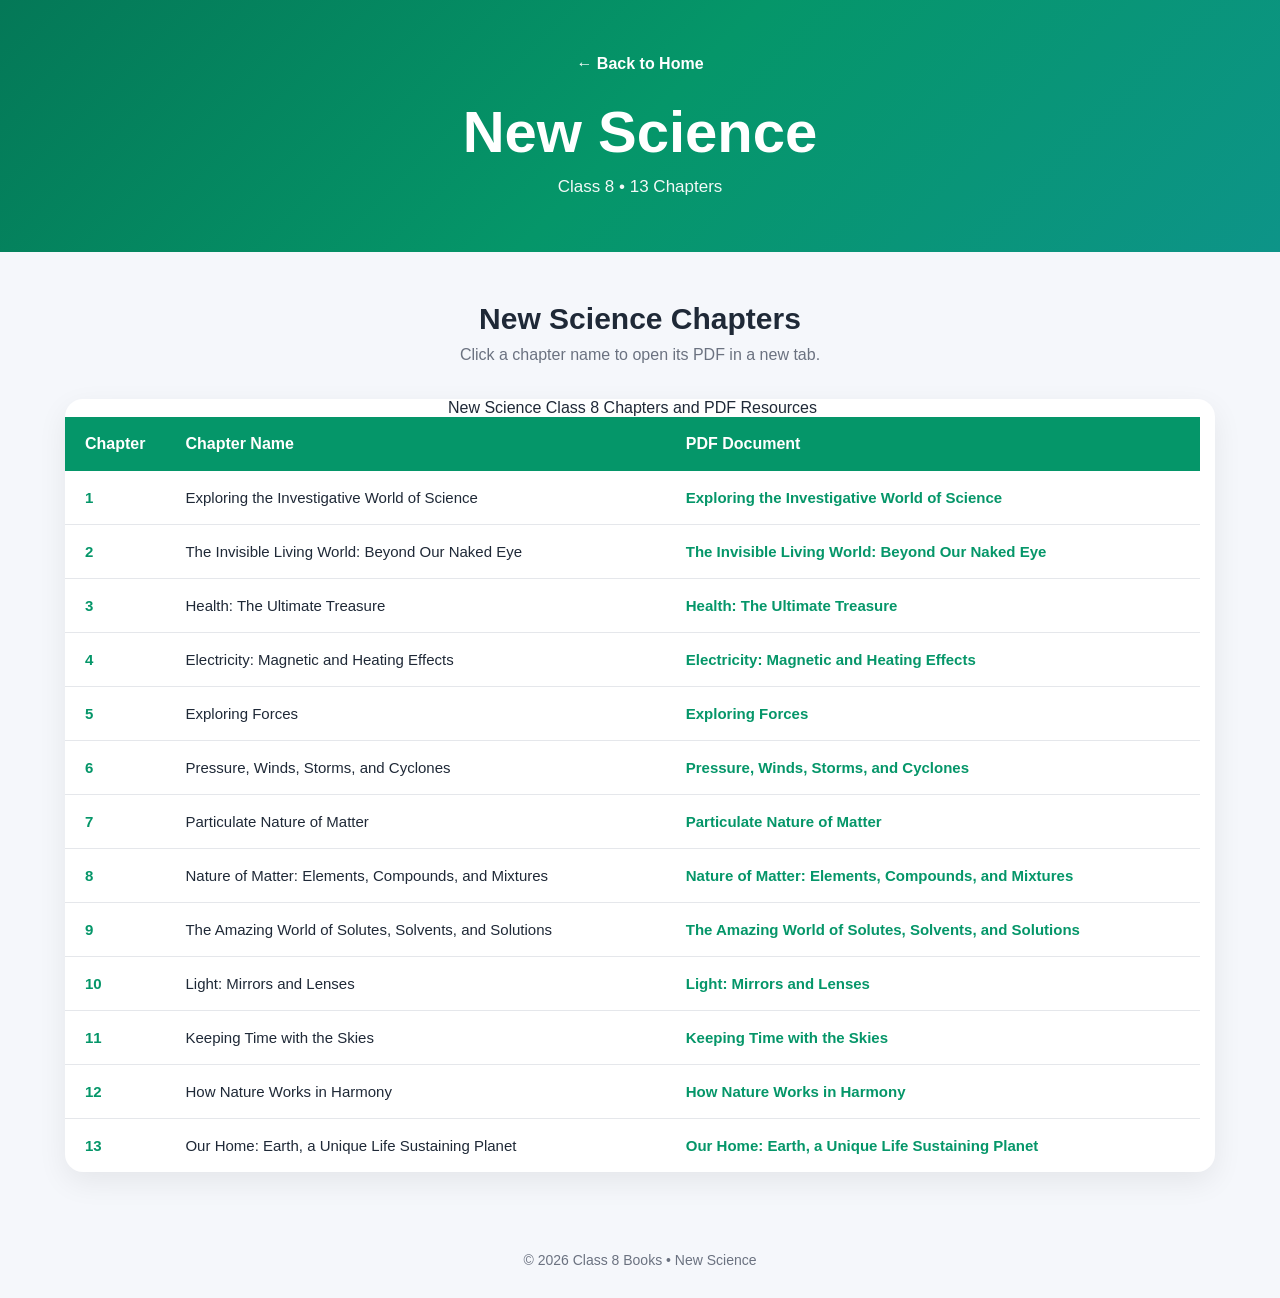
==== index.html @ 47950e66 "Add files via upload" ====
<!DOCTYPE html>
<html lang="en">
<head>
    <meta charset="UTF-8">
    <meta name="viewport" content="width=device-width, initial-scale=1.0">
    <title>Class 8 New Science</title>
    <link rel="stylesheet" href="../style.css">
</head>
<body>

    <header class="page-header science-header">
        <a href="../index.html" class="back-link">← Back to Home</a>

        <h1>New Science</h1>
        <p>Class 8 • 13 Chapters</p>
    </header>

    <main class="page-container">

        <div class="page-intro">
            <h2>New Science Chapters</h2>
            <p>Click a chapter name to open its PDF in a new tab.</p>
        </div>

        <div class="table-wrapper">

           <table class="chapter-table science-table">
    <caption>New Science Class 8 Chapters and PDF Resources</caption>
                <thead>
                    <tr>
                        <th scope="col">Chapter</th>
<th scope="col">Chapter Name</th>
<th scope="col">PDF Document</th>                    </tr>
                </thead>

                <tbody>

                    <tr>
                        <td class="chapter-number">1</td>
                        <td>Exploring the Investigative World of Science</td>
                        <td>
                            <a class="pdf-link"
                               href="../pdf/science/hecu101.pdf"
                               target="_blank">
                                Exploring the Investigative World of Science
                            </a>
                        </td>
                    </tr>

                    <tr>
                        <td class="chapter-number">2</td>
                        <td>The Invisible Living World: Beyond Our Naked Eye</td>
                        <td>
                            <a class="pdf-link"
                               href="../pdf/science/hecu102.pdf"
                               target="_blank">
                                The Invisible Living World: Beyond Our Naked Eye
                            </a>
                        </td>
                    </tr>

                    <tr>
                        <td class="chapter-number">3</td>
                        <td>Health: The Ultimate Treasure</td>
                        <td>
                            <a class="pdf-link"
                               href="../pdf/science/hecu103.pdf"
                               target="_blank">
                                Health: The Ultimate Treasure
                            </a>
                        </td>
                    </tr>

                    <tr>
                        <td class="chapter-number">4</td>
                        <td>Electricity: Magnetic and Heating Effects</td>
                        <td>
                            <a class="pdf-link"
                               href="../pdf/science/hecu104.pdf"
                               target="_blank">
                                Electricity: Magnetic and Heating Effects
                            </a>
                        </td>
                    </tr>

                    <tr>
                        <td class="chapter-number">5</td>
                        <td>Exploring Forces</td>
                        <td>
                            <a class="pdf-link"
                               href="../pdf/science/hecu105.pdf"
                               target="_blank">
                                Exploring Forces
                            </a>
                        </td>
                    </tr>

                    <tr>
                        <td class="chapter-number">6</td>
                        <td>Pressure, Winds, Storms, and Cyclones</td>
                        <td>
                            <a class="pdf-link"
                               href="../pdf/science/hecu106.pdf"
                               target="_blank">
                                Pressure, Winds, Storms, and Cyclones
                            </a>
                        </td>
                    </tr>

                    <tr>
                        <td class="chapter-number">7</td>
                        <td>Particulate Nature of Matter</td>
                        <td>
                            <a class="pdf-link"
                               href="../pdf/science/hecu107.pdf"
                               target="_blank">
                                Particulate Nature of Matter
                            </a>
                        </td>
                    </tr>

                    <tr>
                        <td class="chapter-number">8</td>
                        <td>Nature of Matter: Elements, Compounds, and Mixtures</td>
                        <td>
                            <a class="pdf-link"
                               href="../pdf/science/hecu108.pdf"
                               target="_blank">
                                Nature of Matter: Elements, Compounds, and Mixtures
                            </a>
                        </td>
                    </tr>

                    <tr>
                        <td class="chapter-number">9</td>
                        <td>The Amazing World of Solutes, Solvents, and Solutions</td>
                        <td>
                            <a class="pdf-link"
                               href="../pdf/science/hecu109.pdf"
                               target="_blank">
                                The Amazing World of Solutes, Solvents, and Solutions
                            </a>
                        </td>
                    </tr>

                    <tr>
                        <td class="chapter-number">10</td>
                        <td>Light: Mirrors and Lenses</td>
                        <td>
                            <a class="pdf-link"
                               href="../pdf/science/hecu110.pdf"
                               target="_blank">
                                Light: Mirrors and Lenses
                            </a>
                        </td>
                    </tr>

                    <tr>
                        <td class="chapter-number">11</td>
                        <td>Keeping Time with the Skies</td>
                        <td>
                            <a class="pdf-link"
                               href="../pdf/science/hecu111.pdf"
                               target="_blank">
                                Keeping Time with the Skies
                            </a>
                        </td>
                    </tr>

                    <tr>
                        <td class="chapter-number">12</td>
                        <td>How Nature Works in Harmony</td>
                        <td>
                            <a class="pdf-link"
                               href="../pdf/science/hecu112.pdf"
                               target="_blank">
                                How Nature Works in Harmony
                            </a>
                        </td>
                    </tr>

                    <tr>
                        <td class="chapter-number">13</td>
                        <td>Our Home: Earth, a Unique Life Sustaining Planet</td>
                        <td>
                            <a class="pdf-link"
                               href="../pdf/science/hecu113.pdf"
                               target="_blank">
                                Our Home: Earth, a Unique Life Sustaining Planet
                            </a>
                        </td>
                    </tr>

                </tbody>

            </table>

        </div>

    </main>

    <footer>
        <p>© 2026 Class 8 Books • New Science</p>
    </footer>

</body>
</html>
---- style.css ----
* {
    margin: 0;
    padding: 0;
    box-sizing: border-box;
}

html {
    scroll-behavior: smooth;
}

body {
    font-family: Arial, Helvetica, sans-serif;
    background: #f5f7fb;
    color: #1f2937;
    min-height: 100vh;
}

/* =========================
   HERO
========================= */

.hero {
    background: linear-gradient(135deg, #4f46e5, #7c3aed, #2563eb);
    color: white;
    padding: 80px 20px;
    text-align: center;
}

.hero-content {
    max-width: 900px;
    margin: auto;
}

.tag {
    font-size: 14px;
    font-weight: bold;
    letter-spacing: 3px;
    margin-bottom: 15px;
    opacity: 0.9;
}

.hero h1 {
    font-size: clamp(40px, 7vw, 72px);
    margin-bottom: 15px;
}

.hero p:last-child {
    font-size: 19px;
    opacity: 0.95;
}

/* =========================
   MAIN CONTAINER
========================= */

.container {
    width: min(1100px, 92%);
    margin: 0 auto;
    padding: 60px 0;
}

.welcome {
    text-align: center;
    margin-bottom: 40px;
}

.welcome h2 {
    font-size: 34px;
    margin-bottom: 10px;
}

.welcome p {
    color: #6b7280;
    font-size: 17px;
}

/* =========================
   SUBJECT CARDS
========================= */

.cards {
    display: grid;
    grid-template-columns: repeat(2, 1fr);
    gap: 30px;
}

.subject-card {
    text-decoration: none;
    color: #1f2937;
    background: white;
    border-radius: 24px;
    padding: 40px;
    min-height: 280px;
    display: flex;
    flex-direction: column;
    justify-content: center;
    box-shadow: 0 15px 40px rgba(0, 0, 0, 0.08);
    transition: transform 0.25s ease, box-shadow 0.25s ease;
    border: 1px solid #e5e7eb;
}

.subject-card:hover {
    transform: translateY(-7px);
    box-shadow: 0 20px 50px rgba(0, 0, 0, 0.13);
}

.card-icon {
    font-size: 50px;
    margin-bottom: 20px;
}

.subject-card h2 {
    font-size: 30px;
    margin-bottom: 10px;
}

.subject-card p {
    color: #6b7280;
    font-size: 17px;
    margin-bottom: 25px;
}

.subject-card span {
    font-weight: bold;
    font-size: 16px;
}

.maths-card {
    border-top: 6px solid #4f46e5;
}

.maths-card span {
    color: #4f46e5;
}

.science-card {
    border-top: 6px solid #059669;
}

.science-card span {
    color: #059669;
}

/* =========================
   COMMON PAGE HEADER
========================= */

.page-header {
    background: linear-gradient(135deg, #4f46e5, #7c3aed);
    color: white;
    padding: 55px 20px;
    text-align: center;
}

.page-header.science-header {
    background: linear-gradient(135deg, #047857, #059669, #0d9488);
}

.page-header h1 {
    font-size: clamp(34px, 6vw, 58px);
    margin-bottom: 12px;
}

.page-header p {
    font-size: 17px;
    opacity: 0.95;
}

.back-link {
    display: inline-block;
    color: white;
    text-decoration: none;
    margin-bottom: 25px;
    font-weight: bold;
}

.back-link:hover {
    text-decoration: underline;
}

/* =========================
   PAGE CONTAINER
========================= */

.page-container {
    width: min(1150px, 94%);
    margin: 0 auto;
    padding: 50px 0;
}

.page-intro {
    text-align: center;
    margin-bottom: 35px;
}

.page-intro h2 {
    font-size: 30px;
    margin-bottom: 10px;
}

.page-intro p {
    color: #6b7280;
}

/* =========================
   MATHS VERSION CARDS
========================= */

.version-cards {
    display: grid;
    grid-template-columns: repeat(2, 1fr);
    gap: 25px;
    margin-bottom: 45px;
}

.version-card {
    background: white;
    border-radius: 20px;
    padding: 30px;
    text-decoration: none;
    color: #1f2937;
    border: 1px solid #e5e7eb;
    box-shadow: 0 10px 30px rgba(0, 0, 0, 0.07);
    transition: transform 0.25s ease, box-shadow 0.25s ease;
}

.version-card:hover {
    transform: translateY(-5px);
    box-shadow: 0 16px 35px rgba(0, 0, 0, 0.12);
}

.version-card h3 {
    font-size: 24px;
    margin-bottom: 8px;
}

.version-card p {
    color: #6b7280;
}

.version-card span {
    display: inline-block;
    margin-top: 18px;
    font-weight: bold;
    color: #4f46e5;
}

/* =========================
   TABLE
========================= */

.table-wrapper {
    width: 100%;
    overflow-x: auto;
    overflow-y: hidden;
    scrollbar-gutter: stable;
    background: white;
    border-radius: 18px;
    box-shadow: 0 10px 30px rgba(0, 0, 0, 0.07);
}

.table-wrapper::-webkit-scrollbar {
    height: 10px;
}

.table-wrapper::-webkit-scrollbar-track {
    background: #e5e7eb;
    border-radius: 10px;
}

.table-wrapper::-webkit-scrollbar-thumb {
    background: #9ca3af;
    border-radius: 10px;
}

.chapter-table {
    width: 100%;
    min-width: 700px;
    border-collapse: collapse;
}

.chapter-table th {
    background: #4f46e5;
    color: white;
    padding: 18px 20px;
    text-align: left;
    font-size: 16px;
}

.chapter-table td {
    padding: 18px 20px;
    border-bottom: 1px solid #e5e7eb;
    font-size: 15px;
}

.chapter-table tbody tr {
    transition: background 0.2s ease;
}

.chapter-table tbody tr:hover {
    background: #f3f4ff;
}

.chapter-table tbody tr:last-child td {
    border-bottom: none;
}

.chapter-number {
    font-weight: bold;
    color: #4f46e5;
    width: 100px;
}

.pdf-link {
    color: #4f46e5;
    text-decoration: none;
    font-weight: bold;
}

.pdf-link:hover {
    text-decoration: underline;
}

/* Science table */

.science-table th {
    background: #059669;
}

.science-table tbody tr:hover {
    background: #ecfdf5;
}

.science-table .chapter-number {
    color: #059669;
}

.science-table .pdf-link {
    color: #059669;
}

/* =========================
   FOOTER
========================= */

footer {
    text-align: center;
    padding: 30px 20px;
    color: #6b7280;
    font-size: 14px;
}

/* =========================
   MOBILE
========================= */

@media (max-width: 700px) {

    .hero {
        padding: 60px 20px;
    }

    .hero h1 {
        font-size: 42px;
    }

    .hero p:last-child {
        font-size: 16px;
    }

    .container {
        padding: 45px 0;
    }

    .cards {
        grid-template-columns: 1fr;
    }

    .subject-card {
        padding: 30px;
        min-height: 240px;
    }

    .welcome h2 {
        font-size: 28px;
    }

    .version-cards {
        grid-template-columns: 1fr;
    }

    .page-header {
        padding: 45px 15px;
    }

    .page-header h1 {
        font-size: 38px;
    }

    .page-container {
        padding: 35px 0;
    }

    .chapter-table {
        min-width: 650px;
    }

    .chapter-table th,
    .chapter-table td {
        padding: 15px;
    }
}

/* Accessibility */

a:focus-visible {
    outline: 3px solid #000;
    outline-offset: 4px;
    border-radius: 6px;
}

a {
    text-decoration-thickness: 2px;
    text-underline-offset: 3px;
}

/* Skip Link */

.skip-link {
    position: absolute;
    left: -9999px;
    top: 10px;
    z-index: 9999;
    padding: 10px 14px;
    background: #ffffff;
    color: #000000;
    border: 2px solid #000000;
    border-radius: 6px;
    font-weight: 700;
}

.skip-link:focus {
    left: 10px;
}
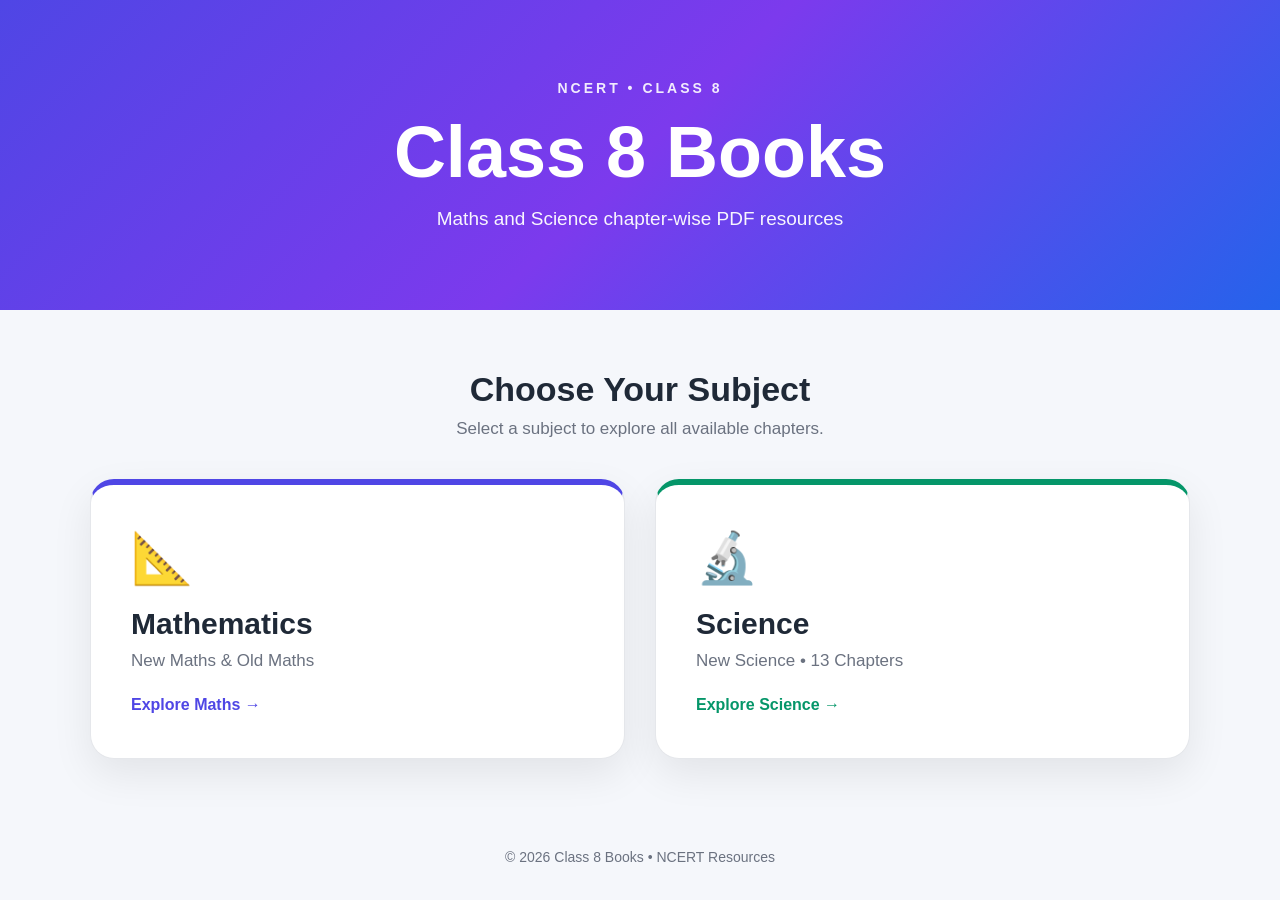
==== commit 8e635b0e: "Add files via upload" ====
--- a/index.html
+++ b/index.html
@@ -3,204 +3,50 @@
 <head>
     <meta charset="UTF-8">
     <meta name="viewport" content="width=device-width, initial-scale=1.0">
-    <title>Class 8 New Science</title>
-    <link rel="stylesheet" href="../style.css">
+    <title>Class 8 Books</title>
+    <link rel="stylesheet" href="style.css">
 </head>
+
 <body>
+<a href="#main-content" class="skip-link">Skip to main content</a>
 
-    <header class="page-header science-header">
-        <a href="../index.html" class="back-link">← Back to Home</a>
-
-        <h1>New Science</h1>
-        <p>Class 8 • 13 Chapters</p>
+    <header class="hero">
+        <div class="hero-content">
+            <p class="tag">NCERT • CLASS 8</p>
+            <h1>Class 8 Books</h1>
+            <p>Maths and Science chapter-wise PDF resources</p>
+        </div>
     </header>
 
-    <main class="page-container">
+    <main id="main-content" class="container">
 
-        <div class="page-intro">
-            <h2>New Science Chapters</h2>
-            <p>Click a chapter name to open its PDF in a new tab.</p>
-        </div>
+        <section class="welcome">
+            <h2>Choose Your Subject</h2>
+            <p>Select a subject to explore all available chapters.</p>
+        </section>
 
-        <div class="table-wrapper">
+        <section class="cards">
 
-           <table class="chapter-table science-table">
-    <caption>New Science Class 8 Chapters and PDF Resources</caption>
-                <thead>
-                    <tr>
-                        <th scope="col">Chapter</th>
-<th scope="col">Chapter Name</th>
-<th scope="col">PDF Document</th>                    </tr>
-                </thead>
+            <a href="Maths/index.html" class="subject-card maths-card">
+                <div class="card-icon">📐</div>
+                <h2>Mathematics</h2>
+                <p>New Maths & Old Maths</p>
+                <span>Explore Maths →</span>
+            </a>
 
-                <tbody>
+            <a href="Science/index.html" class="subject-card science-card">
+                <div class="card-icon">🔬</div>
+                <h2>Science</h2>
+                <p>New Science • 13 Chapters</p>
+                <span>Explore Science →</span>
+            </a>
 
-                    <tr>
-                        <td class="chapter-number">1</td>
-                        <td>Exploring the Investigative World of Science</td>
-                        <td>
-                            <a class="pdf-link"
-                               href="../pdf/science/hecu101.pdf"
-                               target="_blank">
-                                Exploring the Investigative World of Science
-                            </a>
-                        </td>
-                    </tr>
-
-                    <tr>
-                        <td class="chapter-number">2</td>
-                        <td>The Invisible Living World: Beyond Our Naked Eye</td>
-                        <td>
-                            <a class="pdf-link"
-                               href="../pdf/science/hecu102.pdf"
-                               target="_blank">
-                                The Invisible Living World: Beyond Our Naked Eye
-                            </a>
-                        </td>
-                    </tr>
-
-                    <tr>
-                        <td class="chapter-number">3</td>
-                        <td>Health: The Ultimate Treasure</td>
-                        <td>
-                            <a class="pdf-link"
-                               href="../pdf/science/hecu103.pdf"
-                               target="_blank">
-                                Health: The Ultimate Treasure
-                            </a>
-                        </td>
-                    </tr>
-
-                    <tr>
-                        <td class="chapter-number">4</td>
-                        <td>Electricity: Magnetic and Heating Effects</td>
-                        <td>
-                            <a class="pdf-link"
-                               href="../pdf/science/hecu104.pdf"
-                               target="_blank">
-                                Electricity: Magnetic and Heating Effects
-                            </a>
-                        </td>
-                    </tr>
-
-                    <tr>
-                        <td class="chapter-number">5</td>
-                        <td>Exploring Forces</td>
-                        <td>
-                            <a class="pdf-link"
-                               href="../pdf/science/hecu105.pdf"
-                               target="_blank">
-                                Exploring Forces
-                            </a>
-                        </td>
-                    </tr>
-
-                    <tr>
-                        <td class="chapter-number">6</td>
-                        <td>Pressure, Winds, Storms, and Cyclones</td>
-                        <td>
-                            <a class="pdf-link"
-                               href="../pdf/science/hecu106.pdf"
-                               target="_blank">
-                                Pressure, Winds, Storms, and Cyclones
-                            </a>
-                        </td>
-                    </tr>
-
-                    <tr>
-                        <td class="chapter-number">7</td>
-                        <td>Particulate Nature of Matter</td>
-                        <td>
-                            <a class="pdf-link"
-                               href="../pdf/science/hecu107.pdf"
-                               target="_blank">
-                                Particulate Nature of Matter
-                            </a>
-                        </td>
-                    </tr>
-
-                    <tr>
-                        <td class="chapter-number">8</td>
-                        <td>Nature of Matter: Elements, Compounds, and Mixtures</td>
-                        <td>
-                            <a class="pdf-link"
-                               href="../pdf/science/hecu108.pdf"
-                               target="_blank">
-                                Nature of Matter: Elements, Compounds, and Mixtures
-                            </a>
-                        </td>
-                    </tr>
-
-                    <tr>
-                        <td class="chapter-number">9</td>
-                        <td>The Amazing World of Solutes, Solvents, and Solutions</td>
-                        <td>
-                            <a class="pdf-link"
-                               href="../pdf/science/hecu109.pdf"
-                               target="_blank">
-                                The Amazing World of Solutes, Solvents, and Solutions
-                            </a>
-                        </td>
-                    </tr>
-
-                    <tr>
-                        <td class="chapter-number">10</td>
-                        <td>Light: Mirrors and Lenses</td>
-                        <td>
-                            <a class="pdf-link"
-                               href="../pdf/science/hecu110.pdf"
-                               target="_blank">
-                                Light: Mirrors and Lenses
-                            </a>
-                        </td>
-                    </tr>
-
-                    <tr>
-                        <td class="chapter-number">11</td>
-                        <td>Keeping Time with the Skies</td>
-                        <td>
-                            <a class="pdf-link"
-                               href="../pdf/science/hecu111.pdf"
-                               target="_blank">
-                                Keeping Time with the Skies
-                            </a>
-                        </td>
-                    </tr>
-
-                    <tr>
-                        <td class="chapter-number">12</td>
-                        <td>How Nature Works in Harmony</td>
-                        <td>
-                            <a class="pdf-link"
-                               href="../pdf/science/hecu112.pdf"
-                               target="_blank">
-                                How Nature Works in Harmony
-                            </a>
-                        </td>
-                    </tr>
-
-                    <tr>
-                        <td class="chapter-number">13</td>
-                        <td>Our Home: Earth, a Unique Life Sustaining Planet</td>
-                        <td>
-                            <a class="pdf-link"
-                               href="../pdf/science/hecu113.pdf"
-                               target="_blank">
-                                Our Home: Earth, a Unique Life Sustaining Planet
-                            </a>
-                        </td>
-                    </tr>
-
-                </tbody>
-
-            </table>
-
-        </div>
+        </section>
 
     </main>
 
     <footer>
-        <p>© 2026 Class 8 Books • New Science</p>
+        <p>© 2026 Class 8 Books • NCERT Resources</p>
     </footer>
 
 </body>
